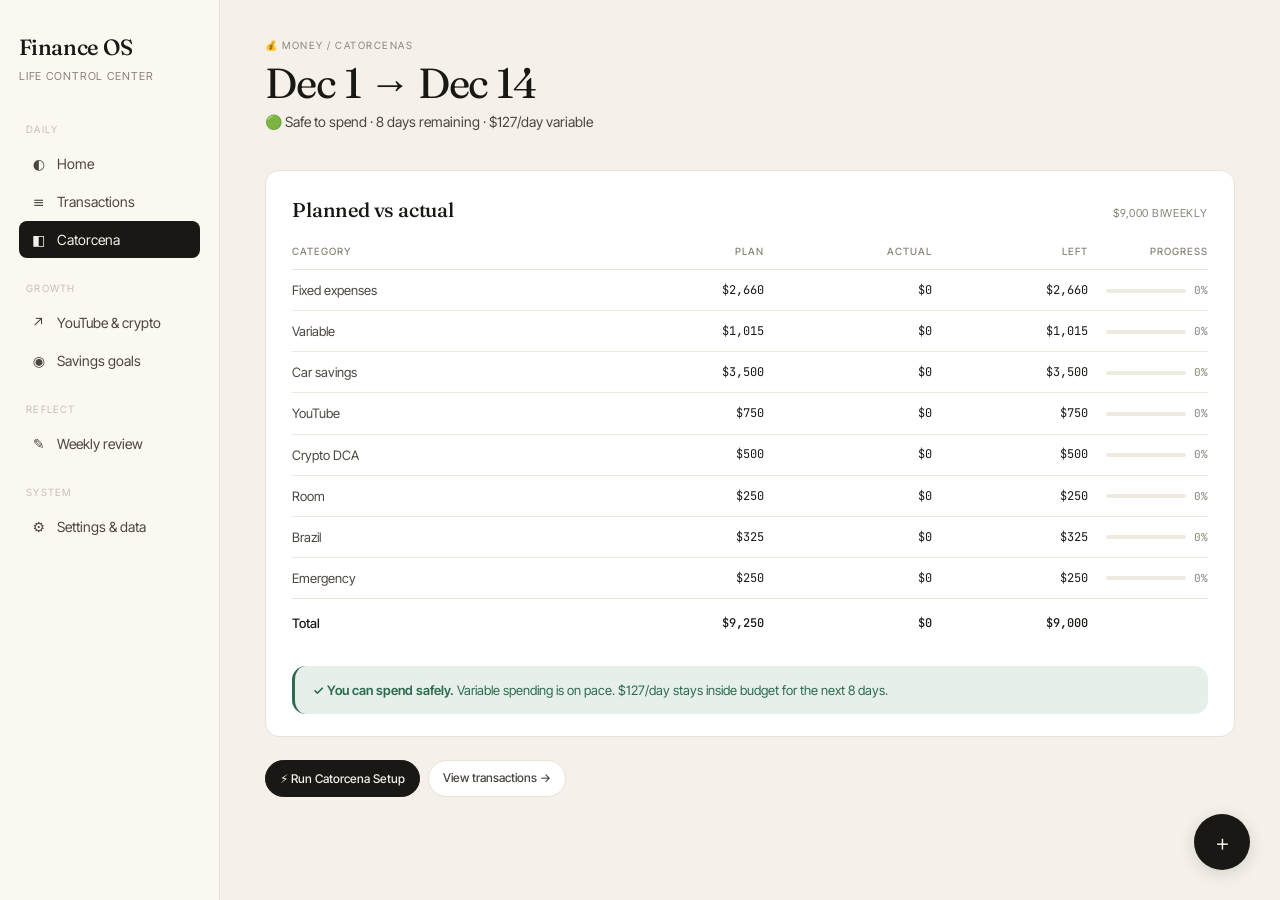
==== catorcena.html @ 308f7839 "Add files via upload" ====
<!DOCTYPE html>
<html lang="en">
<head>
  <meta charset="UTF-8">
  <meta name="viewport" content="width=device-width, initial-scale=1.0">
  <title>Finance OS — Catorcena</title>
  <link rel="stylesheet" href="style.css">
</head>
<body>
  <div class="app">
    <div id="sidebar"></div>
    <main class="main">
      <div id="content"></div>
    </main>
  </div>

  <script src="app.js"></script>
  <script>
    document.getElementById('sidebar').outerHTML = renderSidebar('cat');

    const s = getDashboardStats();
    const actuals = getCategoryActuals();
    const fmtRange = (d1, d2) => {
      const opts = { month: 'short', day: 'numeric' };
      return d1.toLocaleDateString('en-US', opts) + ' → ' + d2.toLocaleDateString('en-US', opts);
    };

    const variablePct = (actuals.variable / state.catorcena.variable) * 100;
    const periodPct = ((14 - s.cat.daysLeft) / 14) * 100;

    let insight, insightClass;
    if (variablePct > 100) {
      insight = `<strong>⚠️ Variable budget exceeded.</strong> You've spent ${mxn(actuals.variable)} on food, transport, and impulse — ${mxn(actuals.variable - state.catorcena.variable)} over plan with ${s.cat.daysLeft} days still to go. The next variable expense pulls from car or Brazil savings.`;
      insightClass = 'warn';
    } else if (variablePct > periodPct + 15) {
      insight = `<strong>💡 Slow down.</strong> You're ${Math.round(variablePct)}% through variable budget with only ${Math.round(periodPct)}% of the period gone. Cap food-out at ${mxn(s.safeDaily * 0.6)}/day for the remaining ${s.cat.daysLeft} days.`;
      insightClass = 'warn';
    } else if (s.safeDaily > 100) {
      insight = `<strong>✓ You can spend safely.</strong> Variable spending is on pace. ${mxn(s.safeDaily)}/day stays inside budget for the next ${s.cat.daysLeft} days.`;
      insightClass = 'good';
    } else {
      insight = `<strong>Track gently.</strong> You're on pace but tight. Be deliberate with food and transport for the rest of the period.`;
      insightClass = '';
    }

    document.getElementById('content').innerHTML = `
      <div class="page-head fade-in">
        <div>
          <div class="eyebrow">💰 Money / Catorcenas</div>
          <h1 class="page-title">${fmtRange(s.cat.start, s.cat.end)}</h1>
          <div class="page-sub">${s.status} · ${s.cat.daysLeft} days remaining · ${mxn(s.safeDaily)}/day variable</div>
        </div>
      </div>

      <div class="card fade-in">
        <div class="card-head">
          <div class="card-title">Planned vs actual</div>
          <div class="card-meta">${mxn(state.income.biweekly)} biweekly</div>
        </div>
        <table class="budget-table">
          <thead>
            <tr>
              <th>Category</th>
              <th class="num">Plan</th>
              <th class="num">Actual</th>
              <th class="num">Left</th>
              <th class="num" style="width:120px">Progress</th>
            </tr>
          </thead>
          <tbody>
            ${row('Fixed expenses', state.catorcena.fixed, actuals.fixed)}
            ${row('Variable', state.catorcena.variable, actuals.variable)}
            ${row('Car savings', state.catorcena.car, actuals.car)}
            ${row('YouTube', state.catorcena.youtube, actuals.youtube)}
            ${row('Crypto DCA', state.catorcena.crypto, actuals.crypto)}
            ${row('Room', state.catorcena.room, actuals.room)}
            ${row('Brazil', state.catorcena.brazil, actuals.brazil)}
            ${row('Emergency', state.catorcena.emergency, actuals.emergency)}
          </tbody>
          <tfoot>
            <tr>
              <td>Total</td>
              <td class="num">${mxn(state.catorcena.fixed + state.catorcena.variable + state.catorcena.car + state.catorcena.youtube + state.catorcena.crypto + state.catorcena.room + state.catorcena.brazil + state.catorcena.emergency)}</td>
              <td class="num">${mxn(actuals.fixed + actuals.variable + actuals.car + actuals.youtube + actuals.crypto + actuals.room + actuals.brazil + actuals.emergency)}</td>
              <td class="num">${mxn(state.income.biweekly - s.totalSpent)}</td>
              <td></td>
            </tr>
          </tfoot>
        </table>

        <div class="insight ${insightClass}" style="margin-top:1.5rem">${insight}</div>
      </div>

      <div class="btn-row fade-in">
        <button class="btn primary" onclick="runCatorcenaSetup()">⚡ Run Catorcena Setup</button>
        <a href="transactions.html" class="btn">View transactions →</a>
      </div>
    `;

    function row(label, plan, actual) {
      const pct = plan > 0 ? Math.min(100, (actual / plan) * 100) : 0;
      const left = plan - actual;
      const cls = pct >= 100 ? 'done' : pct >= 85 ? 'bad' : pct >= 60 ? 'warn' : '';
      const leftDisplay = pct >= 100 ? '<span style="color:var(--good)">✓</span>' : mxn(left);
      return `<tr>
        <td class="cat">${label}</td>
        <td class="num">${mxn(plan)}</td>
        <td class="num">${mxn(actual)}</td>
        <td class="num">${leftDisplay}</td>
        <td class="num"><span class="mini-bar"><div class="${cls}" style="width:${pct}%"></div></span><span style="font-family:var(--font-mono);font-size:11px;color:var(--ink-mute)">${Math.round(pct)}%</span></td>
      </tr>`;
    }

    mountAddModal();
  </script>
</body>
</html>
---- style.css ----
/* ============================================
   FINANCE OS — Refined Minimalist Dashboard
   ============================================ */

@import url('https://fonts.googleapis.com/css2?family=Fraunces:opsz,wght@9..144,400;9..144,500;9..144,600&family=Inter+Tight:wght@300;400;500;600&family=JetBrains+Mono:wght@400;500&display=swap');

:root {
  /* Palette — warm cream + ink + soft semantic accents */
  --bg: #F5F1EA;
  --bg-elev: #FBF8F2;
  --bg-card: #FFFFFF;
  --ink: #1A1815;
  --ink-soft: #4A463F;
  --ink-mute: #8A8478;
  --ink-faint: #C4BFB4;
  --line: #E8E2D6;
  --line-soft: #EFEAE0;

  /* Semantic */
  --good: #2D6A4F;
  --good-bg: #E6EFE9;
  --warn: #B8651A;
  --warn-bg: #F7ECDE;
  --bad: #9B2C2C;
  --bad-bg: #F5E1DD;
  --info: #2D4A6E;
  --info-bg: #E2E9F1;

  /* Goal accents */
  --car: #4A3B7C;
  --brazil: #2D6A4F;
  --emergency: #B8651A;
  --room: #A0522D;

  /* Typography */
  --font-display: 'Fraunces', Georgia, serif;
  --font-body: 'Inter Tight', system-ui, sans-serif;
  --font-mono: 'JetBrains Mono', monospace;

  /* Spacing */
  --radius: 14px;
  --radius-sm: 8px;
  --radius-pill: 999px;
}

* { box-sizing: border-box; margin: 0; padding: 0; }

html, body {
  background: var(--bg);
  color: var(--ink);
  font-family: var(--font-body);
  font-size: 15px;
  line-height: 1.55;
  -webkit-font-smoothing: antialiased;
  font-feature-settings: 'ss01', 'cv01';
}

a { color: inherit; text-decoration: none; }
button { font-family: inherit; cursor: pointer; border: none; background: none; color: inherit; }

/* ============================================
   LAYOUT
   ============================================ */

.app {
  min-height: 100vh;
  display: grid;
  grid-template-columns: 220px 1fr;
}

.sidebar {
  background: var(--bg-elev);
  border-right: 1px solid var(--line);
  padding: 2rem 1.25rem;
  position: sticky;
  top: 0;
  height: 100vh;
  overflow-y: auto;
}

.brand {
  font-family: var(--font-display);
  font-size: 22px;
  font-weight: 500;
  letter-spacing: -0.02em;
  margin-bottom: 0.25rem;
}

.brand-sub {
  font-size: 11px;
  color: var(--ink-mute);
  letter-spacing: 0.08em;
  text-transform: uppercase;
  margin-bottom: 2.5rem;
}

.nav-section {
  font-size: 10px;
  letter-spacing: 0.12em;
  text-transform: uppercase;
  color: var(--ink-faint);
  margin: 1.5rem 0 0.5rem;
  padding: 0 0.5rem;
}

.nav-item {
  display: flex;
  align-items: center;
  gap: 10px;
  padding: 8px 12px;
  border-radius: var(--radius-sm);
  font-size: 14px;
  color: var(--ink-soft);
  transition: background 0.15s;
  cursor: pointer;
}

.nav-item:hover { background: var(--line-soft); }
.nav-item.active { background: var(--ink); color: var(--bg); }
.nav-item .ico { font-size: 14px; width: 16px; text-align: center; }

.main {
  padding: 2.5rem 3rem;
  max-width: 1200px;
}

@media (max-width: 768px) {
  .app { grid-template-columns: 1fr; }
  .sidebar {
    position: relative;
    height: auto;
    border-right: none;
    border-bottom: 1px solid var(--line);
    padding: 1rem;
  }
  .main { padding: 1.5rem 1rem; }
  .sidebar nav { display: none; }
}

/* ============================================
   HEADER
   ============================================ */

.page-head {
  margin-bottom: 2.5rem;
  display: flex;
  justify-content: space-between;
  align-items: flex-end;
  gap: 2rem;
  flex-wrap: wrap;
}

.eyebrow {
  font-size: 10px;
  letter-spacing: 0.15em;
  text-transform: uppercase;
  color: var(--ink-mute);
  margin-bottom: 8px;
}

h1.page-title {
  font-family: var(--font-display);
  font-size: 42px;
  font-weight: 400;
  letter-spacing: -0.025em;
  line-height: 1.05;
  margin-bottom: 6px;
}

h1.page-title em {
  font-style: italic;
  font-weight: 400;
}

.page-sub {
  font-size: 14px;
  color: var(--ink-soft);
}

.health-badge {
  text-align: right;
}

.health-badge .label {
  font-size: 10px;
  letter-spacing: 0.12em;
  text-transform: uppercase;
  color: var(--ink-mute);
  margin-bottom: 4px;
}

.health-badge .value {
  font-family: var(--font-display);
  font-size: 36px;
  font-weight: 500;
  letter-spacing: -0.02em;
  line-height: 1;
}

.health-badge .status {
  font-size: 12px;
  margin-top: 4px;
  color: var(--good);
  font-weight: 500;
}

/* ============================================
   STAT CARDS
   ============================================ */

.stats-grid {
  display: grid;
  grid-template-columns: repeat(4, 1fr);
  gap: 1px;
  background: var(--line);
  border: 1px solid var(--line);
  border-radius: var(--radius);
  overflow: hidden;
  margin-bottom: 2rem;
}

@media (max-width: 768px) {
  .stats-grid { grid-template-columns: repeat(2, 1fr); }
}

.stat {
  background: var(--bg-card);
  padding: 1.25rem 1.5rem;
}

.stat .label {
  font-size: 10px;
  letter-spacing: 0.12em;
  text-transform: uppercase;
  color: var(--ink-mute);
  margin-bottom: 8px;
}

.stat .value {
  font-family: var(--font-display);
  font-size: 32px;
  font-weight: 500;
  letter-spacing: -0.02em;
  line-height: 1;
}

.stat .value.small { font-size: 22px; }

.stat .delta {
  font-size: 11px;
  color: var(--ink-mute);
  margin-top: 6px;
}

.stat .delta.good { color: var(--good); }
.stat .delta.warn { color: var(--warn); }
.stat .delta.bad  { color: var(--bad); }

/* ============================================
   CARDS
   ============================================ */

.card {
  background: var(--bg-card);
  border: 1px solid var(--line);
  border-radius: var(--radius);
  padding: 1.5rem 1.75rem;
  margin-bottom: 1.5rem;
}

.card-head {
  display: flex;
  justify-content: space-between;
  align-items: baseline;
  margin-bottom: 1.25rem;
}

.card-title {
  font-family: var(--font-display);
  font-size: 20px;
  font-weight: 500;
  letter-spacing: -0.01em;
}

.card-meta {
  font-size: 11px;
  color: var(--ink-mute);
  letter-spacing: 0.05em;
  text-transform: uppercase;
}

.grid-2 {
  display: grid;
  grid-template-columns: 1fr 1fr;
  gap: 1.5rem;
}

.grid-2 .card { margin-bottom: 0; }

@media (max-width: 768px) {
  .grid-2 { grid-template-columns: 1fr; }
}

/* ============================================
   PROGRESS BARS
   ============================================ */

.goal {
  margin-bottom: 1.25rem;
}

.goal:last-child { margin-bottom: 0; }

.goal-head {
  display: flex;
  justify-content: space-between;
  align-items: baseline;
  font-size: 14px;
  margin-bottom: 8px;
}

.goal-name {
  font-weight: 500;
}

.goal-numbers {
  font-family: var(--font-mono);
  font-size: 12px;
  color: var(--ink-mute);
}

.bar {
  height: 6px;
  background: var(--line-soft);
  border-radius: var(--radius-pill);
  overflow: hidden;
  position: relative;
}

.bar-fill {
  height: 100%;
  border-radius: var(--radius-pill);
  transition: width 0.4s ease;
}

.bar-fill.car      { background: var(--car); }
.bar-fill.brazil   { background: var(--brazil); }
.bar-fill.emergency{ background: var(--emergency); }
.bar-fill.room     { background: var(--room); }

.goal-foot {
  font-size: 11px;
  color: var(--ink-mute);
  margin-top: 6px;
  display: flex;
  justify-content: space-between;
}

.goal-foot .pace { font-weight: 500; }
.goal-foot .pace.on  { color: var(--good); }
.goal-foot .pace.off { color: var(--warn); }

/* ============================================
   BUDGET TABLE
   ============================================ */

.budget-table {
  width: 100%;
  border-collapse: collapse;
  font-size: 13px;
}

.budget-table th {
  font-size: 10px;
  letter-spacing: 0.1em;
  text-transform: uppercase;
  color: var(--ink-mute);
  font-weight: 500;
  text-align: left;
  padding: 0 0 10px;
  border-bottom: 1px solid var(--line);
}

.budget-table th.num { text-align: right; }

.budget-table td {
  padding: 10px 0;
  border-bottom: 1px solid var(--line-soft);
}

.budget-table tr:last-child td { border-bottom: none; }

.budget-table td.num {
  text-align: right;
  font-family: var(--font-mono);
  font-size: 12px;
}

.budget-table td.cat { color: var(--ink-soft); }

.budget-table .mini-bar {
  display: inline-block;
  width: 80px;
  height: 4px;
  background: var(--line-soft);
  border-radius: var(--radius-pill);
  overflow: hidden;
  vertical-align: middle;
  margin-right: 8px;
}

.budget-table .mini-bar div {
  height: 100%;
  background: var(--ink);
  border-radius: var(--radius-pill);
}

.budget-table .mini-bar div.warn { background: var(--warn); }
.budget-table .mini-bar div.bad  { background: var(--bad); }
.budget-table .mini-bar div.done { background: var(--good); }

.budget-table tfoot td {
  padding-top: 14px;
  font-weight: 500;
  border-top: 1px solid var(--line);
  border-bottom: none;
}

/* ============================================
   TRANSACTIONS
   ============================================ */

.txn-list { font-size: 13px; }

.txn {
  display: grid;
  grid-template-columns: 70px 1fr auto auto;
  gap: 1rem;
  padding: 12px 0;
  border-bottom: 1px solid var(--line-soft);
  align-items: center;
}

.txn:last-child { border-bottom: none; }

.txn .date { color: var(--ink-mute); font-size: 12px; }
.txn .name { font-weight: 400; }
.txn .amount {
  font-family: var(--font-mono);
  font-size: 13px;
  font-weight: 500;
  text-align: right;
  min-width: 80px;
}

.txn .amount.in { color: var(--good); }

.pill {
  display: inline-block;
  padding: 2px 9px;
  border-radius: var(--radius-pill);
  font-size: 10px;
  font-weight: 500;
  letter-spacing: 0.03em;
}

.pill-food     { background: #F5E1DD; color: #7A2E2E; }
.pill-transport{ background: #E2E9F1; color: #2D4A6E; }
.pill-crypto   { background: #F7ECDE; color: #7A4E1A; }
.pill-impulse  { background: #F5DDE2; color: #7A2E48; }
.pill-car      { background: #E5E1F1; color: #3A2E66; }
.pill-brazil   { background: #DCE9E1; color: #2D5A3F; }
.pill-emergency{ background: #F7E5D2; color: #8A4E16; }
.pill-room     { background: #F0E0D5; color: #6A3A20; }
.pill-fixed    { background: var(--line-soft); color: var(--ink-soft); }
.pill-income   { background: #DCE9E1; color: #2D5A3F; }
.pill-youtube  { background: #F1DDE0; color: #7A2E3A; }

/* ============================================
   BUTTONS
   ============================================ */

.btn-row {
  display: flex;
  gap: 8px;
  margin-top: 1.25rem;
  flex-wrap: wrap;
}

.btn {
  font-size: 12px;
  padding: 8px 14px;
  border: 1px solid var(--line);
  border-radius: var(--radius-pill);
  background: var(--bg-card);
  color: var(--ink-soft);
  transition: all 0.15s;
  font-weight: 500;
}

.btn:hover {
  border-color: var(--ink-mute);
  color: var(--ink);
}

.btn.primary {
  background: var(--ink);
  color: var(--bg);
  border-color: var(--ink);
}

.btn.primary:hover {
  background: var(--ink-soft);
}

.btn-add {
  position: fixed;
  bottom: 2rem;
  right: 2rem;
  width: 56px;
  height: 56px;
  border-radius: 50%;
  background: var(--ink);
  color: var(--bg);
  font-size: 24px;
  font-weight: 300;
  display: flex;
  align-items: center;
  justify-content: center;
  box-shadow: 0 4px 16px rgba(26,24,21,0.15);
  z-index: 100;
  transition: transform 0.15s;
}

.btn-add:hover { transform: scale(1.05); }

/* ============================================
   INSIGHT CALLOUT
   ============================================ */

.insight {
  background: var(--info-bg);
  border-radius: var(--radius);
  padding: 14px 18px;
  margin-top: 1rem;
  font-size: 13px;
  color: var(--info);
  border-left: 3px solid var(--info);
}

.insight strong { font-weight: 600; }

.insight.warn { background: var(--warn-bg); color: var(--warn); border-color: var(--warn); }
.insight.good { background: var(--good-bg); color: var(--good); border-color: var(--good); }

/* ============================================
   MODAL (transaction add)
   ============================================ */

.modal-bg {
  position: fixed;
  inset: 0;
  background: rgba(26,24,21,0.45);
  display: none;
  align-items: center;
  justify-content: center;
  z-index: 200;
  padding: 1rem;
}

.modal-bg.open { display: flex; }

.modal {
  background: var(--bg-card);
  border-radius: var(--radius);
  padding: 2rem;
  width: 100%;
  max-width: 420px;
  box-shadow: 0 8px 32px rgba(0,0,0,0.12);
}

.modal h2 {
  font-family: var(--font-display);
  font-size: 22px;
  font-weight: 500;
  margin-bottom: 1.25rem;
}

.modal-field {
  margin-bottom: 1rem;
}

.modal-field label {
  display: block;
  font-size: 11px;
  letter-spacing: 0.08em;
  text-transform: uppercase;
  color: var(--ink-mute);
  margin-bottom: 6px;
}

.modal-field input,
.modal-field select {
  width: 100%;
  padding: 10px 12px;
  font-family: inherit;
  font-size: 14px;
  border: 1px solid var(--line);
  border-radius: var(--radius-sm);
  background: var(--bg-elev);
  color: var(--ink);
}

.modal-field input:focus,
.modal-field select:focus {
  outline: none;
  border-color: var(--ink);
}

.modal-actions {
  display: flex;
  gap: 8px;
  margin-top: 1.5rem;
  justify-content: flex-end;
}

.modal-checkbox {
  display: flex;
  align-items: center;
  gap: 8px;
  font-size: 13px;
  color: var(--ink-soft);
  margin-top: 1rem;
}

.modal-checkbox input {
  width: auto;
}

/* ============================================
   GROWTH PAGE
   ============================================ */

.growth-grid {
  display: grid;
  grid-template-columns: 1fr 1fr;
  gap: 1rem;
  margin-bottom: 1rem;
}

@media (max-width: 768px) {
  .growth-grid { grid-template-columns: 1fr; }
}

.growth-card {
  background: var(--bg-elev);
  border-radius: var(--radius-sm);
  padding: 1rem 1.25rem;
}

.growth-card .label {
  font-size: 11px;
  color: var(--ink-mute);
  letter-spacing: 0.05em;
  text-transform: uppercase;
  margin-bottom: 6px;
}

.growth-card .number {
  font-family: var(--font-display);
  font-size: 30px;
  font-weight: 500;
  letter-spacing: -0.02em;
  line-height: 1;
}

.growth-card .change {
  font-size: 12px;
  color: var(--good);
  margin-top: 6px;
}

.pipeline {
  display: grid;
  grid-template-columns: repeat(5, 1fr);
  gap: 6px;
  margin-top: 0.5rem;
}

.pipeline-step {
  background: var(--bg-elev);
  border-radius: var(--radius-sm);
  padding: 10px;
  text-align: center;
}

.pipeline-step .step-label {
  font-size: 10px;
  color: var(--ink-mute);
  letter-spacing: 0.05em;
  text-transform: uppercase;
}

.pipeline-step .step-count {
  font-family: var(--font-display);
  font-size: 20px;
  font-weight: 500;
  margin-top: 4px;
}

/* ============================================
   REVIEW PAGE
   ============================================ */

.review-snapshot {
  display: grid;
  grid-template-columns: repeat(4, 1fr);
  gap: 8px;
  margin-bottom: 1rem;
}

@media (max-width: 768px) {
  .review-snapshot { grid-template-columns: repeat(2, 1fr); }
}

.snap {
  background: var(--bg-elev);
  border-radius: var(--radius-sm);
  padding: 12px 14px;
}

.snap .label {
  font-size: 10px;
  color: var(--ink-mute);
  letter-spacing: 0.08em;
  text-transform: uppercase;
}

.snap .value {
  font-family: var(--font-display);
  font-size: 22px;
  font-weight: 500;
  margin-top: 4px;
  letter-spacing: -0.01em;
}

textarea.review-input {
  width: 100%;
  min-height: 80px;
  padding: 12px;
  border: 1px solid var(--line);
  border-radius: var(--radius-sm);
  background: var(--bg-elev);
  font-family: inherit;
  font-size: 14px;
  color: var(--ink);
  resize: vertical;
}

textarea.review-input:focus { outline: none; border-color: var(--ink); }

/* ============================================
   ANIMATIONS
   ============================================ */

@keyframes fadeUp {
  from { opacity: 0; transform: translateY(8px); }
  to { opacity: 1; transform: translateY(0); }
}

.fade-in {
  animation: fadeUp 0.4s ease both;
}

.fade-in:nth-child(2) { animation-delay: 0.05s; }
.fade-in:nth-child(3) { animation-delay: 0.1s; }
.fade-in:nth-child(4) { animation-delay: 0.15s; }
.fade-in:nth-child(5) { animation-delay: 0.2s; }

/* ============================================
   HABITS
   ============================================ */

.habit-row {
  display: flex;
  justify-content: space-between;
  align-items: center;
  padding: 8px 0;
  font-size: 14px;
  border-bottom: 1px solid var(--line-soft);
}

.habit-row:last-child { border-bottom: none; }

.habit-row .count {
  font-family: var(--font-mono);
  font-size: 12px;
  color: var(--ink-mute);
}

.habit-row .count.good { color: var(--good); }
.habit-row .count.warn { color: var(--warn); }

/* ============================================
   EMPTY STATE
   ============================================ */

.empty {
  text-align: center;
  padding: 3rem 1rem;
  color: var(--ink-mute);
  font-size: 14px;
}

.empty em { font-family: var(--font-display); font-style: italic; }
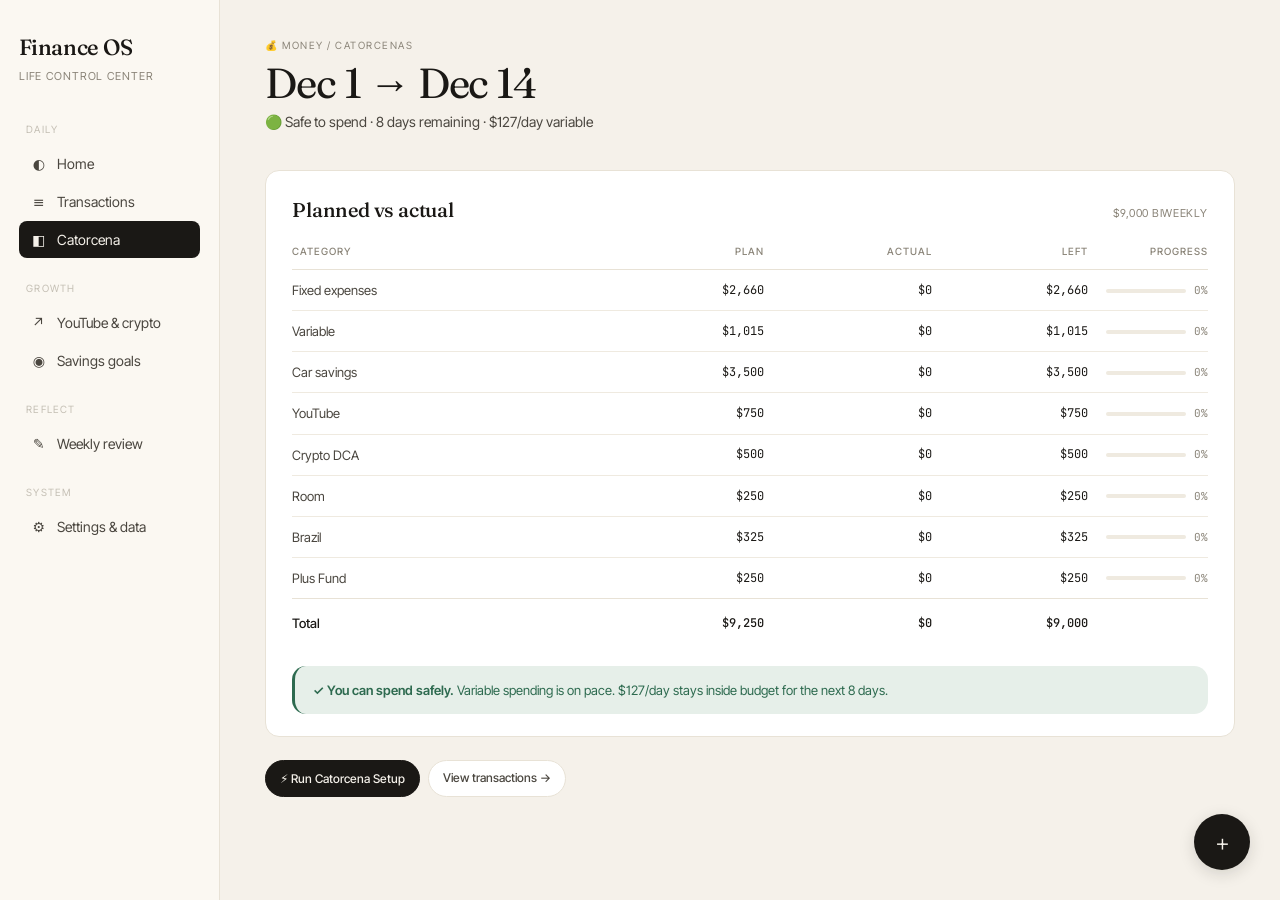
==== commit 597f3bda: "Update catorcena.html" ====
--- a/catorcena.html
+++ b/catorcena.html
@@ -75,7 +75,7 @@
             ${row('Crypto DCA', state.catorcena.crypto, actuals.crypto)}
             ${row('Room', state.catorcena.room, actuals.room)}
             ${row('Brazil', state.catorcena.brazil, actuals.brazil)}
-            ${row('Emergency', state.catorcena.emergency, actuals.emergency)}
+            ${row('Plus Fund', state.catorcena.emergency, actuals.emergency)}
           </tbody>
           <tfoot>
             <tr>
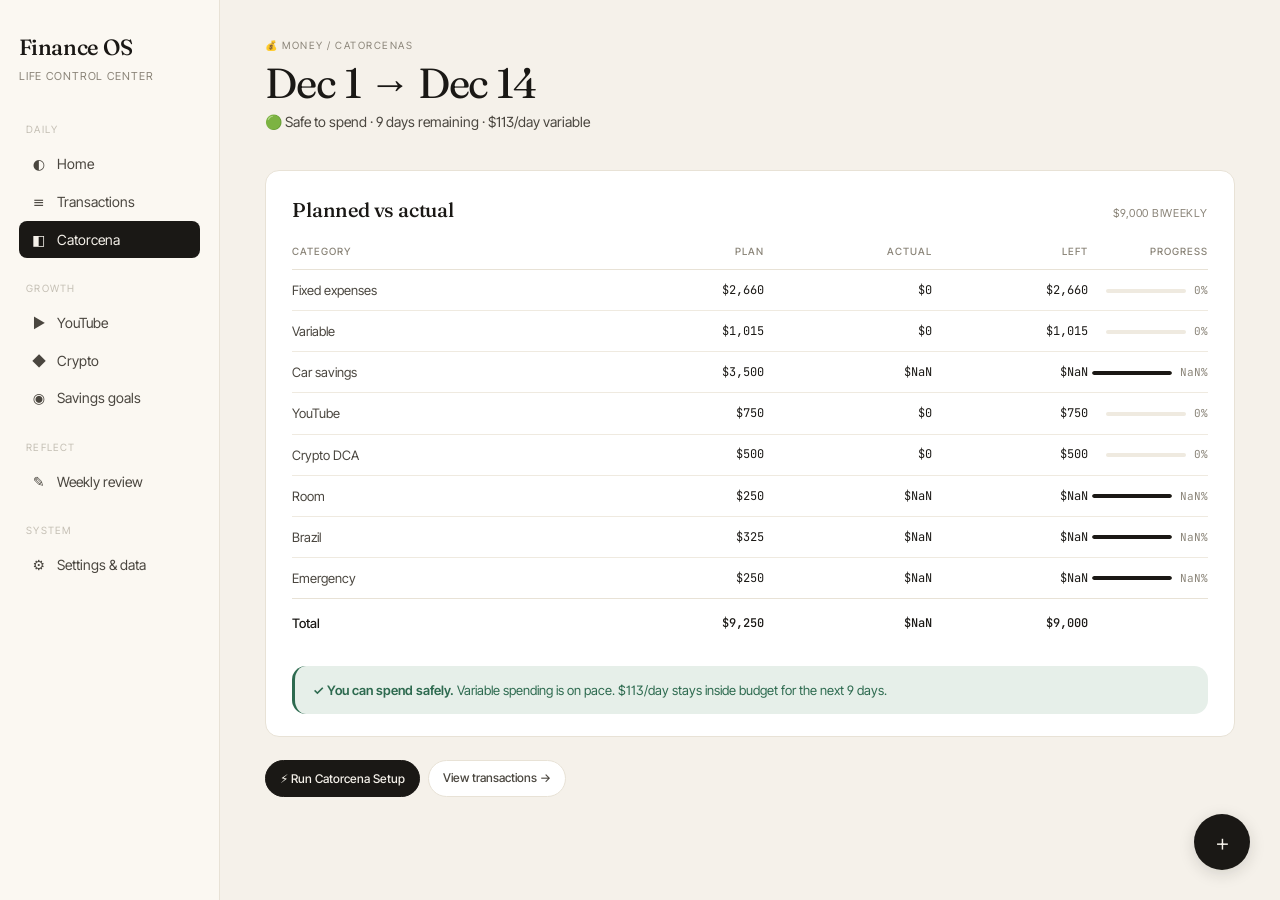
==== commit 7ced06a8: "Add files via upload" ====
--- a/catorcena.html
+++ b/catorcena.html
@@ -75,7 +75,7 @@
             ${row('Crypto DCA', state.catorcena.crypto, actuals.crypto)}
             ${row('Room', state.catorcena.room, actuals.room)}
             ${row('Brazil', state.catorcena.brazil, actuals.brazil)}
-            ${row('Plus Fund', state.catorcena.emergency, actuals.emergency)}
+            ${row('Emergency', state.catorcena.emergency, actuals.emergency)}
           </tbody>
           <tfoot>
             <tr>
--- a/style.css
+++ b/style.css
@@ -813,3 +813,369 @@
 }
 
 .empty em { font-family: var(--font-display); font-style: italic; }
+
+/* ============================================
+   v2 ADDITIONS
+   ============================================ */
+
+/* Quick entry buttons */
+.quick-entries {
+  display: grid;
+  grid-template-columns: repeat(2, 1fr);
+  gap: 6px;
+}
+
+.quick-btn {
+  font-size: 13px;
+  padding: 10px 12px;
+  border: 1px solid var(--line);
+  border-radius: var(--radius-sm);
+  background: var(--bg-card);
+  color: var(--ink);
+  text-align: left;
+  transition: all 0.15s;
+  font-weight: 400;
+  font-family: var(--font-body);
+  cursor: pointer;
+}
+
+.quick-btn:hover {
+  background: var(--ink);
+  color: var(--bg);
+  border-color: var(--ink);
+}
+
+/* Pill additions */
+.pill-amazon { background: #FAEFE0; color: #8A5500; }
+
+/* Editable goal cards */
+.goal-edit {
+  display: flex;
+  gap: 6px;
+  margin-top: 8px;
+}
+
+.goal-edit input {
+  font-family: inherit;
+  font-size: 12px;
+  padding: 4px 8px;
+  border: 1px solid var(--line);
+  border-radius: 4px;
+  background: var(--bg-elev);
+  flex: 1;
+  min-width: 0;
+}
+
+.goal-edit input:focus { outline: none; border-color: var(--ink); }
+
+/* Crypto P&L card */
+.crypto-summary {
+  display: grid;
+  grid-template-columns: repeat(4, 1fr);
+  gap: 1px;
+  background: var(--line);
+  border: 1px solid var(--line);
+  border-radius: var(--radius);
+  overflow: hidden;
+  margin-bottom: 1.5rem;
+}
+
+.crypto-summary .stat { padding: 1rem 1.25rem; }
+
+/* YouTube channel cards */
+.yt-channel {
+  border: 1px solid var(--line);
+  border-radius: var(--radius);
+  padding: 1.25rem;
+  background: var(--bg-card);
+  margin-bottom: 1rem;
+}
+
+.yt-channel-head {
+  display: flex;
+  justify-content: space-between;
+  align-items: center;
+  margin-bottom: 1rem;
+  gap: 1rem;
+}
+
+.yt-channel-name {
+  font-family: var(--font-display);
+  font-size: 18px;
+  font-weight: 500;
+  letter-spacing: -0.01em;
+  background: transparent;
+  border: 1px solid transparent;
+  padding: 4px 8px;
+  border-radius: 4px;
+  width: 100%;
+  max-width: 300px;
+  color: var(--ink);
+  font-family: var(--font-display);
+}
+
+.yt-channel-name:hover, .yt-channel-name:focus {
+  border-color: var(--line);
+  outline: none;
+  background: var(--bg-elev);
+}
+
+.yt-channel-stats {
+  display: grid;
+  grid-template-columns: repeat(4, 1fr);
+  gap: 0.75rem;
+  margin-bottom: 1rem;
+}
+
+.yt-stat {
+  background: var(--bg-elev);
+  padding: 10px 12px;
+  border-radius: var(--radius-sm);
+}
+
+.yt-stat .label {
+  font-size: 10px;
+  color: var(--ink-mute);
+  letter-spacing: 0.08em;
+  text-transform: uppercase;
+  margin-bottom: 4px;
+}
+
+.yt-stat .value {
+  font-family: var(--font-display);
+  font-size: 18px;
+  font-weight: 500;
+  letter-spacing: -0.01em;
+}
+
+.yt-stat .sub {
+  font-size: 11px;
+  color: var(--ink-mute);
+  margin-top: 2px;
+}
+
+.yt-pipeline {
+  display: grid;
+  grid-template-columns: repeat(3, 1fr);
+  gap: 0.5rem;
+}
+
+.yt-pipeline-step {
+  background: var(--bg-elev);
+  border-radius: var(--radius-sm);
+  padding: 10px;
+  text-align: center;
+  position: relative;
+}
+
+.yt-pipeline-step .label {
+  font-size: 10px;
+  color: var(--ink-mute);
+  letter-spacing: 0.05em;
+  text-transform: uppercase;
+}
+
+.yt-pipeline-step .count {
+  font-family: var(--font-display);
+  font-size: 20px;
+  font-weight: 500;
+  margin-top: 4px;
+  display: flex;
+  align-items: center;
+  justify-content: center;
+  gap: 6px;
+}
+
+.yt-pipeline-step button {
+  background: none;
+  border: 1px solid var(--line);
+  border-radius: 50%;
+  width: 22px;
+  height: 22px;
+  font-size: 14px;
+  line-height: 1;
+  color: var(--ink-soft);
+  cursor: pointer;
+  padding: 0;
+}
+
+.yt-pipeline-step button:hover {
+  background: var(--ink);
+  color: var(--bg);
+  border-color: var(--ink);
+}
+
+/* Session log */
+.session-log {
+  margin-top: 1rem;
+  font-size: 12px;
+}
+
+.session-row {
+  display: flex;
+  justify-content: space-between;
+  padding: 6px 0;
+  border-bottom: 1px solid var(--line-soft);
+  color: var(--ink-soft);
+}
+
+.session-row:last-child { border-bottom: none; }
+
+/* Crypto movements */
+.cm-row {
+  display: grid;
+  grid-template-columns: 70px 80px 1fr auto auto;
+  gap: 1rem;
+  padding: 10px 0;
+  border-bottom: 1px solid var(--line-soft);
+  align-items: center;
+  font-size: 13px;
+}
+
+.cm-row:last-child { border-bottom: none; }
+
+.cm-row .type {
+  font-size: 10px;
+  text-transform: uppercase;
+  letter-spacing: 0.08em;
+  padding: 3px 8px;
+  border-radius: var(--radius-pill);
+  font-weight: 500;
+}
+
+.cm-row .type-buy { background: #DCE9E1; color: #2D5A3F; }
+.cm-row .type-sell { background: #F5E1DD; color: #7A2E2E; }
+.cm-row .type-deposit { background: #E2E9F1; color: #2D4A6E; }
+.cm-row .type-withdraw { background: #F7ECDE; color: #7A4E1A; }
+
+/* Bar chart for YouTube revenue/hour */
+.bar-chart {
+  margin-top: 1rem;
+}
+
+.bc-row {
+  display: grid;
+  grid-template-columns: 90px 1fr 70px;
+  gap: 0.75rem;
+  align-items: center;
+  padding: 6px 0;
+  font-size: 12px;
+}
+
+.bc-name { color: var(--ink-soft); }
+
+.bc-bar {
+  background: var(--line-soft);
+  height: 14px;
+  border-radius: var(--radius-pill);
+  overflow: hidden;
+  position: relative;
+}
+
+.bc-fill {
+  background: linear-gradient(90deg, var(--brazil), var(--car));
+  height: 100%;
+  transition: width 0.4s ease;
+}
+
+.bc-value {
+  text-align: right;
+  font-family: var(--font-mono);
+  font-size: 11px;
+  color: var(--ink);
+}
+
+/* Smart allocation widget */
+.allocation-widget {
+  background: linear-gradient(135deg, #FBF8F2, #F5F1EA);
+  border: 1px solid var(--line);
+  border-radius: var(--radius);
+  padding: 1.5rem;
+}
+
+/* Number inputs in tables */
+.inline-edit {
+  background: transparent;
+  border: 1px solid transparent;
+  font-family: inherit;
+  font-size: inherit;
+  color: inherit;
+  padding: 2px 6px;
+  border-radius: 4px;
+  width: 80px;
+  text-align: right;
+}
+
+.inline-edit:hover, .inline-edit:focus {
+  border-color: var(--line);
+  background: var(--bg-elev);
+  outline: none;
+}
+
+/* Stack layout for desktop home with side column */
+.home-grid {
+  display: grid;
+  grid-template-columns: 1fr 320px;
+  gap: 1.5rem;
+  align-items: start;
+}
+
+@media (max-width: 1100px) {
+  .home-grid { grid-template-columns: 1fr; }
+}
+
+.side-col { display: flex; flex-direction: column; gap: 1rem; }
+
+.side-card {
+  background: var(--bg-card);
+  border: 1px solid var(--line);
+  border-radius: var(--radius);
+  padding: 1.25rem 1.5rem;
+}
+
+.side-card h3 {
+  font-family: var(--font-display);
+  font-size: 15px;
+  font-weight: 500;
+  margin-bottom: 0.75rem;
+  letter-spacing: -0.01em;
+}
+
+/* Time input compact */
+.time-input {
+  display: flex;
+  gap: 6px;
+  align-items: center;
+  font-size: 13px;
+  margin-top: 0.5rem;
+}
+
+.time-input input {
+  width: 70px;
+  padding: 6px 8px;
+  border: 1px solid var(--line);
+  border-radius: var(--radius-sm);
+  font-family: inherit;
+  font-size: 13px;
+  background: var(--bg-elev);
+}
+
+.time-input select {
+  padding: 6px 8px;
+  border: 1px solid var(--line);
+  border-radius: var(--radius-sm);
+  font-family: inherit;
+  font-size: 13px;
+  background: var(--bg-elev);
+}
+
+/* Smart insight */
+.smart-insight {
+  font-size: 12px;
+  color: var(--info);
+  background: var(--info-bg);
+  padding: 8px 12px;
+  border-radius: var(--radius-sm);
+  margin-top: 0.5rem;
+  border-left: 2px solid var(--info);
+}
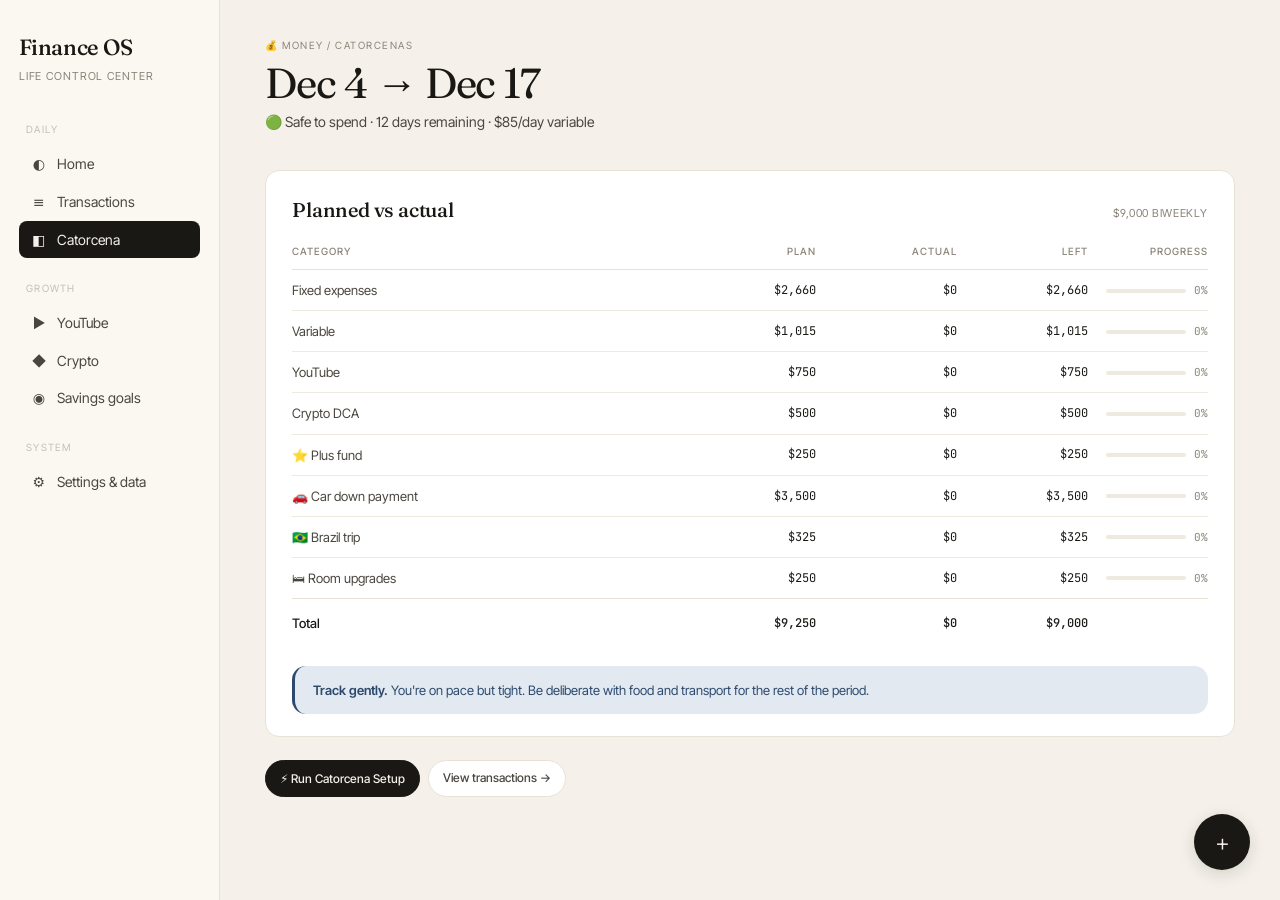
==== commit 958cadf3: "Add files via upload" ====
--- a/catorcena.html
+++ b/catorcena.html
@@ -70,18 +70,15 @@
           <tbody>
             ${row('Fixed expenses', state.catorcena.fixed, actuals.fixed)}
             ${row('Variable', state.catorcena.variable, actuals.variable)}
-            ${row('Car savings', state.catorcena.car, actuals.car)}
             ${row('YouTube', state.catorcena.youtube, actuals.youtube)}
             ${row('Crypto DCA', state.catorcena.crypto, actuals.crypto)}
-            ${row('Room', state.catorcena.room, actuals.room)}
-            ${row('Brazil', state.catorcena.brazil, actuals.brazil)}
-            ${row('Emergency', state.catorcena.emergency, actuals.emergency)}
+            ${state.goals.map(g => row(g.name, g.biweeklyAmount || 0, actuals[g.id] || 0)).join('')}
           </tbody>
           <tfoot>
             <tr>
               <td>Total</td>
-              <td class="num">${mxn(state.catorcena.fixed + state.catorcena.variable + state.catorcena.car + state.catorcena.youtube + state.catorcena.crypto + state.catorcena.room + state.catorcena.brazil + state.catorcena.emergency)}</td>
-              <td class="num">${mxn(actuals.fixed + actuals.variable + actuals.car + actuals.youtube + actuals.crypto + actuals.room + actuals.brazil + actuals.emergency)}</td>
+              <td class="num">${mxn(state.catorcena.fixed + state.catorcena.variable + state.catorcena.youtube + state.catorcena.crypto + state.goals.reduce((s,g) => s + (g.biweeklyAmount || 0), 0))}</td>
+              <td class="num">${mxn(actuals.fixed + actuals.variable + actuals.youtube + actuals.crypto + state.goals.reduce((s,g) => s + (actuals[g.id] || 0), 0))}</td>
               <td class="num">${mxn(state.income.biweekly - s.totalSpent)}</td>
               <td></td>
             </tr>
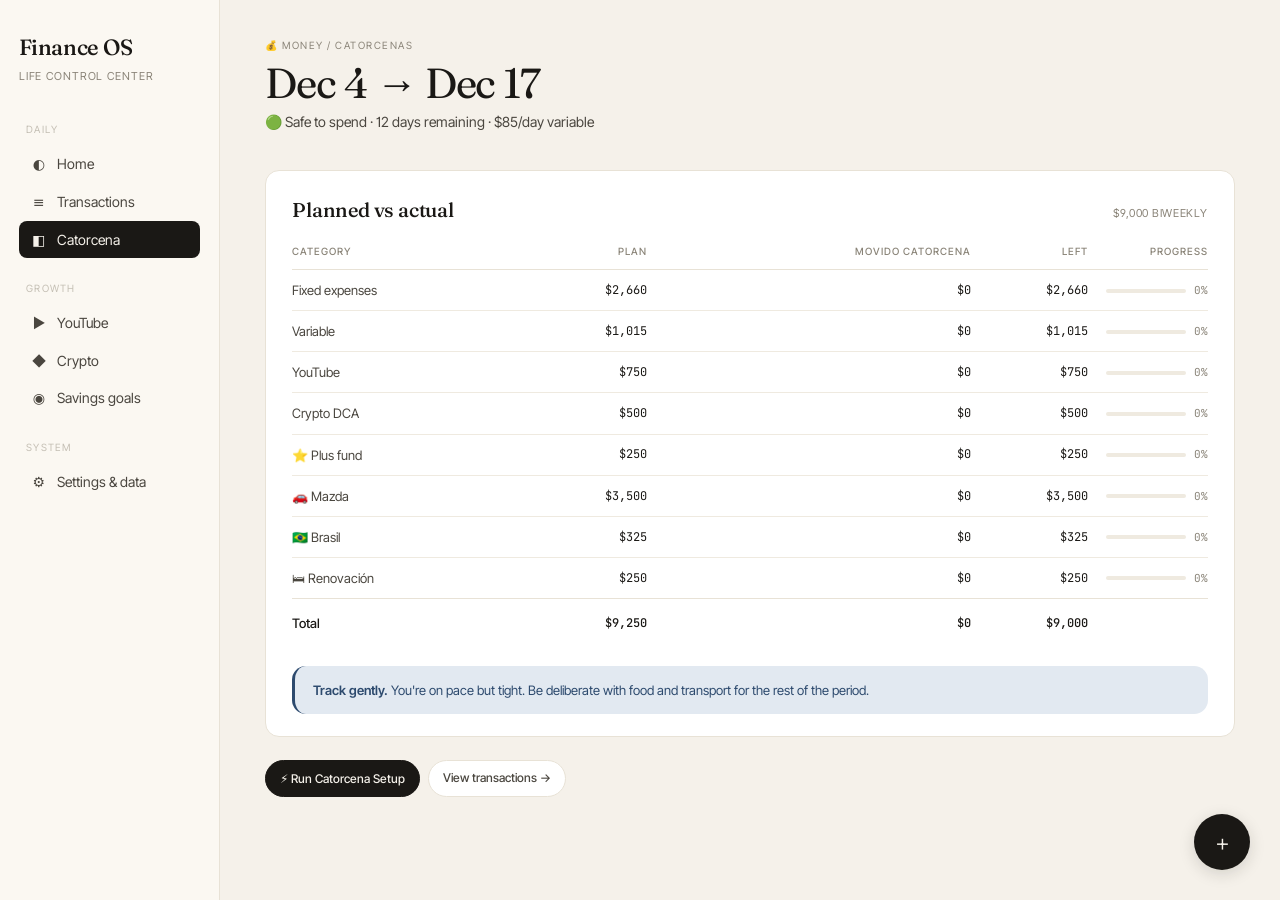
==== commit 591088c6: "Add files via upload" ====
--- a/catorcena.html
+++ b/catorcena.html
@@ -62,7 +62,7 @@
             <tr>
               <th>Category</th>
               <th class="num">Plan</th>
-              <th class="num">Actual</th>
+              <th class="num">Movido catorcena</th>
               <th class="num">Left</th>
               <th class="num" style="width:120px">Progress</th>
             </tr>
